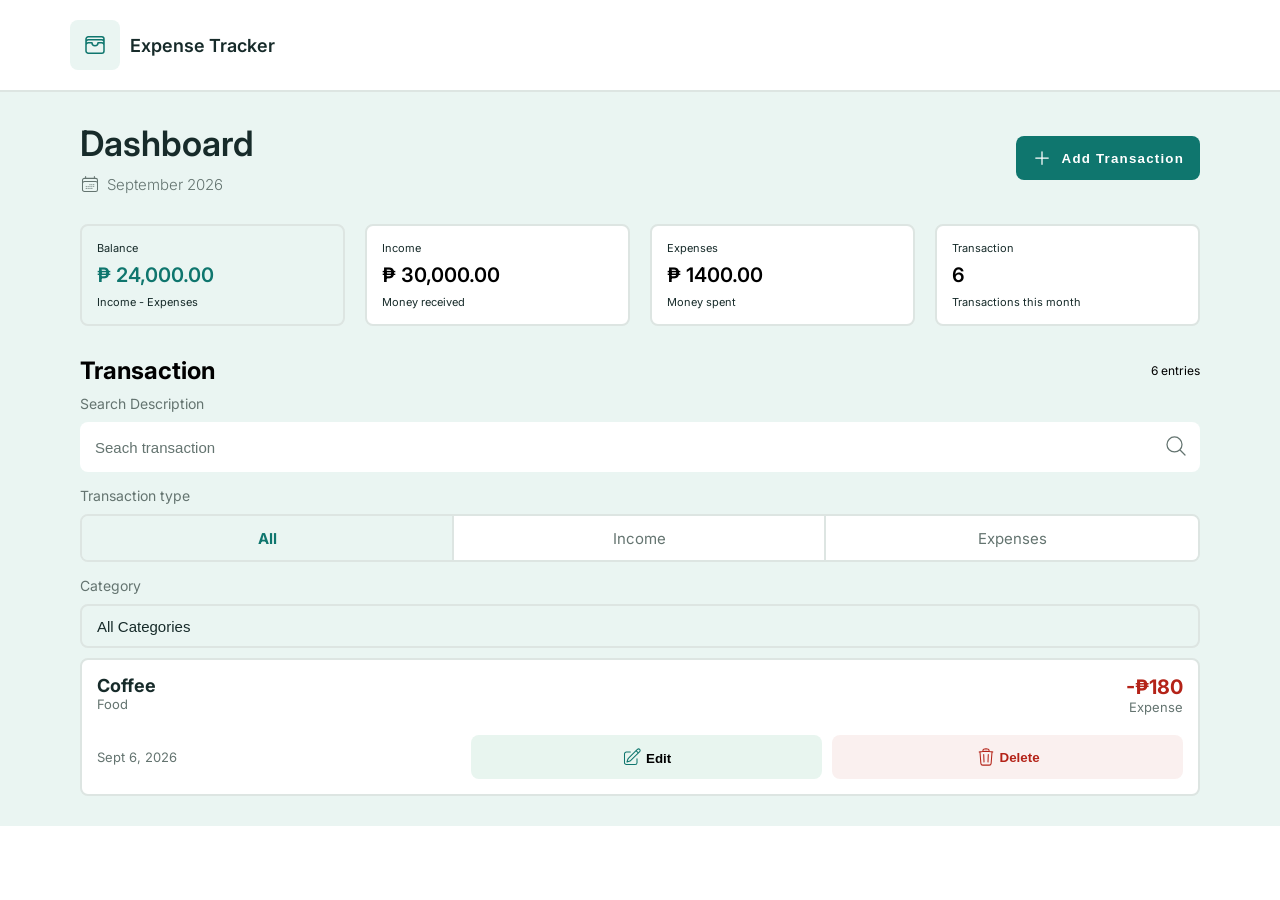
==== index.html @ b0724a41 "finished setUp on storing and retrieving data from the localStorage" ====
<!DOCTYPE html>
<html lang="en">
<head>
  <meta charset="UTF-8">
  <meta name="viewport" content="width=device-width, initial-scale=1.0">
  <link rel="preconnect" href="https://fonts.googleapis.com">
  <link rel="preconnect" href="https://fonts.gstatic.com" crossorigin>
  <link
    href="https://fonts.googleapis.com/css2?family=Inter:ital,opsz,wght@0,14..32,100..900;1,14..32,100..900&family=Roboto:ital,wght@0,100..900;1,100..900&display=swap"
    rel="stylesheet">
    <link rel="stylesheet" href="./css/style.css">
    <link rel="stylesheet" href="./css/modal.css">
    <link rel="stylesheet" href="./css/alert.css">
  <title>Expense Tracker</title>
</head> 
<body>
  <nav class="nav">
    <a href="/" class="logo">
      <div class="logo__mark">
        <img class="logo__icon" src="./assets/icons/wallet-icon.svg" alt="">
      </div>
      <span class="logo__name">Expense Tracker</span>
    </a>
  </nav>

  <main class="main">
    <div class="container">
      <section class="dashboard">
        <div class="dashboard__topBar">

            <div class="dashboard__header">
              <h1>Dashboard</h1>
              <div class="date">
                <img class="date__icon" src="./assets/icons/calendar-icon.svg" alt="">
                <span class="date__text">September 2026</span>
              </div>
            </div>

          <div class="add">
            <button class="add__button">
              <img src="./assets/icons/plus-icon.svg" alt="">
              Add Transaction
            </button>
          </div>

        </div>


        <div class="dashboard__info">
          <div class="box dashboard__balance">
            <p>Balance</p>
            <h3>&#8369; 24,000.00</h3>
            <p>Income - Expenses</p>
          </div>
          <div class="box dashboard__income">
            <p>Income</p>
            <h3>&#8369; 30,000.00</h3>
            <p>Money received</p>
          </div>
          <div class="box dashboard__expenses">
            <p>Expenses</p>
            <h3>&#8369; 1400.00</h3>
            <p>Money spent</p>
          </div>
          <div class="box dashboard__transaction">
            <p>Transaction</p>
            <h3>6</h3>
            <p>Transactions this month</p>
          </div>
        </div>
      </section>

      <div class="filters__container">
              <section class="transaction">
                <div class="transaction__header">
                  <h2>Transaction</h2>
                  <p>6 entries</p>
                </div>
              
                <div class="transaction__filter">
                  <p>Search Description</p>
                  <input type="text" placeholder="Seach transaction">
                  <img src="./assets/icons/search-icon.svg" alt="">
                </div>
              </section>
              
              <section class="classification">
                <fieldset class="filter">
                  <legend class="filter__label">Transaction type</legend>
              
                  <div class="segmented">
                    <div class="all_filter">
                      <input type="radio" name="transactionType" id="type-all" value="all" checked />
                      <label for="type-all">All</label>
                    </div>
              
                    <div class="income_filter">
                      <input type="radio" name="transactionType" id="type-income" value="income" />
                      <label for="type-income">Income</label>
                    </div>
              
                    <div class="expenses_filter">
                      <input type="radio" name="transactionType" id="type-expense" value="expense" />
                      <label for="type-expense">Expenses</label>
                    </div>
                  </div>
                </fieldset>
              </section>

              <section class="category">
              <label for="category__label">Category</label>
              <select class="category__select" id="category" name="category">
                <option value="">All Categories</option>
                <option value="food">Food</option>
                <option value="transport">Transport</option>
                <option value="bills">Bills</option>
              </select>
              </section>
      </div>

      <section class="transaction">
        <div class="transaction__container">
          <ul>
            <li class="transaction__item">

              <div class="transaction__info">
                <h4 class="transaction__title">Coffee</h4>
                <p class="transaction__category">Food</p>
              </div>
      
              <div class="transaction__price">
                <h5 class="transaction__amount">-&#8369;180</h5>
                <p class="transaction__category">Expense</p>
              </div>
      
              <div class="transaction__date">
                <p>Sept 6, 2026</p>
              </div>
      
              <div class="transaction__buttons">
                <button class="transaction__edit">
                  <img src="./assets/icons/edit-icon.svg" alt="">
                  <p>Edit</p>
                </button>
                <button class="transaction__delete">
                  <img src="./assets/icons/delete-icon.svg" alt="">
                  <p>Delete</p>
                </button>
              </div>
              
            </li>
          </ul>
      
        </div>
      </section>

      <div class="modal">
        <div class="modal__container">

          <div class="modal__title">
            <h5>Add transaction</h5>
            <div class="modal-close__icon">
                <img src="./assets/icons/close-icon.svg" alt="close modal">
            </div>
          </div>

          <div class="modal__filter">
            <fieldset class="modal__fieldset">
                  <legend class="filter__label">Transaction type</legend>

                  <div class="modal__filterbody">
                    <div class="expenses__option">
                      <input type="radio" name="modalTransaction" value="expense" id="modal-expenses"> 
                      <label class="expenses__label" for="modal-expenses">Expenses</label>
                    </div>

                    <div class="income__option">
                      <input type="radio" name="modalTransaction" value="income" id="modal-income">
                      <label class="income__label" for="modal-income">Income</label>
                    </div>

                  </div>
            </fieldset>
          </div>

          <div class="modal__fields">
            <div class="amount__field">
              <label>Amount</label>
              <input class="amount__input" type="number" placeholder="&#8369; 0.00">
            </div>
            
            <div class="category__field">
              <label>Category</label>
              <button type="button" class="dropdown__button">
                <p>Select Category</p>
                <img src="./assets/icons/dropdown-icon.svg" alt="">
              </button>
              <ul class="dropdown__options">
              </ul>

            </div>
          </div>

          <div class="modal__buttons">
            <button class="cancel__button">Cancel</button>
            <button class="submit__button">Add Transaction</button>
          </div>
        </div>
      </div>

      <div class="alert">
        <img src="" alt="success icon" class="alert__image">
        <p class="alert__text"></p>
      </div>
    </div>
  </main>

    <script src="script.js"></script>
</body>
</html>
---- css/style.css ----
/*Variables*/
:root{
  --primary: #0F766E;
  --primary-muted: #0c965a18;
  --canvas: #F6F8F7;
  --surface: #FFFFFF;
  --text: #172B2A;
  --muted: #647470;
  --border: #DDE5E2;
  --tint: #EAF5F2;
  --income: #187044;
  --expense: #B42318;
  --expense-muted: #b4221811;
  --backdrop: #172B2A66;

  /*font sizes*/
  --smallest: 13px;
  --extra-small: 15px;
  --small: 18px;
  --medium: 20px;
  --large: 24px;
  --extra-large: 30px;
  --XX-large: 35px;
}
*{
  padding: 0;
  margin: 0;
  box-sizing: border-box;
}
/*Reset*/
body{
  background: var(--surface);
  font-family: "Inter", sans-serif;
}

ul, ol {
  list-style-type: none;
  text-decoration: none;
}

button{
  height: 44px;
  border: none;
  border-radius: 8px;
  gap: 10px;
  font-weight: 600;
}

/*Base Styles*/

/*Mobile Styles*/
.nav{
  position: sticky;
  top: 0;
  background: var(--surface);
  padding: 12px 25px;
  border-bottom: 2px solid var(--border);
}

.nav a{
  display: grid;
  grid-template-columns: auto 1fr;
  grid-template-rows: auto;
  gap: 10px;
  text-decoration: none;
  color: var(--text);
}

.logo__mark{
  display: flex;
  justify-content: center;
  align-items: center;
  height: 50px;
  width: 50px;
  background: var(--tint);
  border-radius: 8px;
}

.logo__icon{
  height: var(--large);
  width: var(--large);
  flex-shrink: 0;
}

.logo__name{
  display: flex;
  justify-content: start;
  align-items: center;
  font-size: var(--small);
  font-weight: 600;
}

/* main section of the website */
.dashboard{
  display: flex;
  flex-direction: column;
  gap: 30px;
}

.main{
  margin: 0 auto;
  background: var(--tint);
  padding: 20px 25px;
}
.dashboard__header{
  display: grid;
  gap: 10px;
}
.dashboard__header{
  grid-area: 'header';
}
.dashboard__header h1{
  margin: 0;
  font-size: var(--extra-large);
  font-weight: 600;
  color: var(--text);
}

.date{
  display: flex;
  justify-content: start;
  align-items: center;
  gap: 7px;
}

.date .date__icon{
  height: var(--medium);
  width: var(--medium);
}

.date .date__text{
  color: var(--muted);
  font-size: var(--extra-small);
  font-weight: 300;
}

.add{
  grid-area: 'add';
  display: flex;
  justify-content: center;
  align-items: center;
}

.add .add__button{
  width: 100%;
  display: flex;
  justify-content: center;
  align-items: center;
  background: #0F766E;
  color: var(--surface);
}

.add__button img{
    height: var(--medium);
    width: var(--medium);
}

.dashboard__topBar{
  display: grid;
  grid-column: auto;
  grid-row: auto auto;
  gap: 20px;
}

.dashboard__info{
  display: grid;
  grid-template-columns: 1fr 1fr;
  grid-template-rows: auto auto;
  gap: 20px;
}

.dashboard__info .box{
  display: flex;
  justify-content: center;
  align-items: start;
  flex-direction: column;
  gap: 8px;
  padding: 15px;
  border-radius: 8px;
  overflow-x: auto;
  border: 2px solid var(--border);
}

.dashboard__balance{
  background: var(--tint);
}

.dashboard__balance h3{
  color: var(--primary);
}

.dashboard__expenses, .dashboard__income,
.dashboard__transaction{
  background: var(--surface);
}

.box p{
  padding: 0;
  margin: 0;
  font-size: 11px;
  font-weight: 400;
  color: var(--text);
}

.box h3{
  padding: 0;
  margin: 0;
  font-size: var(--medium);
  font-weight: 600;
}

/* Transactions */
.transaction__header{
  display: flex;
  flex-direction: row;
  align-items: center;
  justify-content: space-between;
  margin: 30px 0 10px 0;
}

.transaction__header h2{
  font-size: var(--large);
  margin: 0;
}

.transaction__header p{
  font-size: 12px;
  margin: 0;
}

.transaction__filter{
  position: relative;
}

.transaction__filter input{
  width: 100%;
  box-sizing: border-box;
  height: 50px;
  border-radius: 8px;
  outline: none;
  border: none;
  padding: 0px 0px 0px 15px;
  font-size: var(--extra-small);
  color: var(--text);
}

.transaction__filter input:focus{
  outline: none;
}

.transaction__filter input::placeholder{
  color: var(--muted);
}

.transaction__filter img{
  height: var(--large);
  width: var(--large);
  position: absolute;
  right: 0px;
  top: 50%;
  transform: translate(-50%);
}

.transaction__filter p{
  margin-bottom: 10px;
  font-size: 14px;
  color: var(--muted);
}

.filter{
  border: none;
  padding: 0;
  margin: 15px 0 0 0;
}

.filter__label{
  margin-bottom: 10px;
  font-size: 14px;
  color: var(--muted);
}

.segmented{
  display: grid;
  grid-template-columns: repeat(3, minmax(50px, 1fr));
  border: 2px solid var(--border);
  border-radius: 8px;
  overflow: hidden;
}

.segmented div{
  height: 44px;
  display: flex;
  justify-content: center;
  align-items: center;
  font-size: var(--extra-small);
  background: var(--surface);
  color: var(--muted);
  transition: background 0.15s, color 0.15s;
}

.segmented div label{
    flex: 1;
    text-align: center;
    cursor: pointer;
        height: 100%;
          display: flex;
          justify-content: center;
          align-items: center;
}

.segmented div:has(input:checked) {
  background: var(--tint);
  color: var(--primary);
  font-weight: 700;
}

.all_filter, .income_filter{
  border-right: 2px solid var(--border);
}


.segmented div input{
  position: absolute;
  opacity: 0; 
  width: 1px;
  height: 1px;
  margin: -1px;
  overflow: hidden;
  clip: rect(0 0 0 0);
}

.category{
  display: flex;
  flex-direction: column;
  margin-top: 15px;
}

.category label{
  font-size: 14px;
  margin-bottom: 10px;
  color: var(--muted);
}

.category select{
  display: flex;
  justify-content: space-between;
  height: 44px;
  outline: none;
  border: none;
  border-radius: 8px;
  font-size: var(--extra-small);
  color: var(--text);
  padding: 0 15px;

  -webkit-appearance: none;
  -moz-appearance: none;
  appearance: none;
  background: url(./assets/icons/dropdown-icon.svg);
  background-repeat: no-repeat;
  background-position: right 15px center;
  background-size: var(--large);
  border: var(--border) 2px solid;
}


.category select option{
  background: var(--border);
  font-size: 12px;
}

.category select option:hover,
.category select option:focus,
.category select option:checked {
  background-color: #e6f2ef;
  color: #0f766e;
}

.transaction__info{
  grid-area: info;
}

.transaction__info .transaction__title{
  font-size: var(--small);
  color: var(--text);
}

.transaction__category {
  font-size: var(--smallest);
  color: #647470;
  font-weight: 400;
}

.transaction__price {
  grid-area: price;
  display: flex;
  flex-direction: column;
  justify-content: center;
  align-items: end;
}

.transaction__price .transaction__amount{
  color: var(--expense);
  font-size: var(--medium);
}

.transaction__date {
  grid-area: date;
  display: flex;
  align-items: center;
  justify-content: start;
}

.transaction__date p{
  font-size: var(--smallest);
  color: var(--muted);
  font-weight: 400;
}

.transaction__buttons {
  grid-area: buttons;
  display: flex;
  justify-content: space-evenly;
  gap: 10px;
}

.transaction__buttons button{
  width: 100%;
  display: flex;
  justify-content: center;
  align-items: center;
  gap: 4px;
  font-weight: 600;
}
.transaction__edit{
  background: var(--primary-muted);
}

.transaction__edit img{
  height: 20px;
}

.transaction__edit p{
  margin-top: 2px;
}

.transaction__delete{
  background: var(--expense-muted);
}


.transaction__delete img {
  height: 20px;
}

.transaction__delete p {
  margin-top: 0;
  color: var(--expense);
}

.transaction__item{
  background: var(--surface);
  border: none;
  border-radius: 8px;
  padding: 15px;
  margin-top: 10px;
  display: grid;
  grid-template-areas: 
  "info price price"
  "date buttons buttons";
  row-gap: 20px;
  border: 2px solid var(--border);
}


/*Small tablets*/
@media screen and (min-width: 620px) {
  
}

/*Large Tablets and laptop*/
@media screen and (min-width: 960px) {
  .dashboard__topBar {
    grid-template-areas: 'add header';
  }

  .dashboard__info {
    display: grid;
    grid-template-columns: 1fr 1fr 1fr 1fr;
    grid-template-rows: auto;
    gap: 20px;
  }

  .nav{
    padding: 20px 70px;
  }
  
  .main{
    padding: 30px 80px;
  }

  .dashboard__header h1 {
    font-size: var(--XX-large);
  }

  .add{
    justify-content: end;
  }

  .add .add__button {
    width: auto;
    padding: 0 16px;
    letter-spacing: 0.09em;
    font-weight: 600;
  }
}


/*Desktop*/
@media screen and (min-width: 1200px) {

}
---- css/modal.css ----
.modal{
  position: fixed;
  inset: 0;
  height: 100%;
  width: 100%;
  background: rgba(0, 0, 0, 0.175);
  display: none;
  justify-content: center;
  align-items: center;
}

.modal__container{
  width: 90%;
    padding: 20px;
    border-radius: 8px;
  background: var(--surface);
}

.modal__title{
  display: flex;
  justify-content: space-between;
  align-items: center;
}

.modal__title h5{
  font-size: var(--small);
}

.modal__title .modal-close__icon{
  width: 44px;
  height: 43px;
}

.modal__filter fieldset{
  outline: none;
  border: none;
  padding: 0;
  margin: 0;
}

.modal__filterbody{
  display: grid;
  grid-template-columns: repeat(2, minmax(50px, 1fr));
  border: 2px solid var(--border);
    border-radius: 8px;
    overflow: hidden;
    font-size: var(--extra-small);
}

.modal__filterbody div{
  display: flex;
  height: 44px;
  align-items: center;
  justify-content: center;
  background: var(--surface);
  color: var(--muted);
  transition: background 0.15s, color 0.15s;
}

.modal__filter input{
position: absolute;
  /*    opacity: 0;
    width: 1px;
    height: 1px;
    margin: -1px;
    overflow: hidden; */
    clip: rect(0 0 0 0);
}

.modal__filterbody div label{
    flex: 1;
    text-align: center;
    cursor: pointer;
    height: 100%;
    display: flex;
    justify-content: center;
    align-items: center;
}

.modal__filterbody .expenses__option{
  border-right: 2px solid var(--border);
}

.modal__filterbody div:has(input:checked){
    background: var(--tint);
      color: var(--primary);
      font-weight: 700;
}

.amount__field{
  display: flex;
  flex-direction: column;
  margin: 10px 0;
}

.amount__field input{
  height: 44px;
  border: 1px solid var(--border);
  border-radius: 8px;
  padding: 0 15px;
  margin: 10px 0 0 0;
}

.category__field{
  position: relative;
}

.dropdown__button{
  width: 100%;
  border-radius: 0;
  border-start-end-radius: 8px;
  border-start-start-radius: 8px;
  background: var(--surface);
    border: 1px solid var(--border);
  font-weight: 400;
  color: var(--muted);
  display: flex;
  justify-content: space-between;
  align-items: center;
  padding: 0 15px;
  margin: 10px 0px;
  }

  .dropdown__button img{
    width: 25px;
    height: 25px;
  }

.dropdown__options{
  border-end-end-radius: 8px;
  border-end-start-radius: 8px;
  overflow: hidden;
      position: absolute;
        top: calc(100%);
        left: 0;
        width: 100%;
      transform: translateY(-8px);
      opacity: 0;
      visibility: hidden;

    transition:
        opacity 200ms ease,
        transform 200ms ease,
        visibility 200ms ease;
}


.dropdown__options.active {
  opacity: 1;
  visibility: visible;
  transform: translateY(0);
}

.dropdown__options li button{
  width: 100%;
  border-radius: 0;
  font-weight: 400;
  color: var(--muted);
  display: flex;
  padding: 0 15px;
  justify-content: start;
  align-items: center;
  background-color: var(--surface);
}

.modal__buttons{
  margin-top: 20px;
  display: flex;
  justify-content: center;
  align-items: center;
  gap: 10px;
}

.modal__buttons button{
  width: 50%;
}

.modal__buttons .submit__button{
  color: var(--surface);
  background: var(--primary);
}

.modal__buttons .cancel__button{
  background: none;
  border: 2px solid var(--border);
}
---- css/alert.css ----
.alert{
  background: var(--surface);
  display: none;
  justify-content: center;
  align-items: center;
  padding: 15px 20px;
  gap: 10px;
  border-radius: 8px;
  position: absolute;
  top: 50%;
  left: 50%;
  transform: translate(-50%, -50%);
}

.alert__active{
  display: flex;
}

.alert img{
  height: 30px;
  width: 30px;
}

.alert p{
  font-size: 14px;
  font-weight: 600;
  color: var(--primary);
  display: flex;
  text-align: center;
}
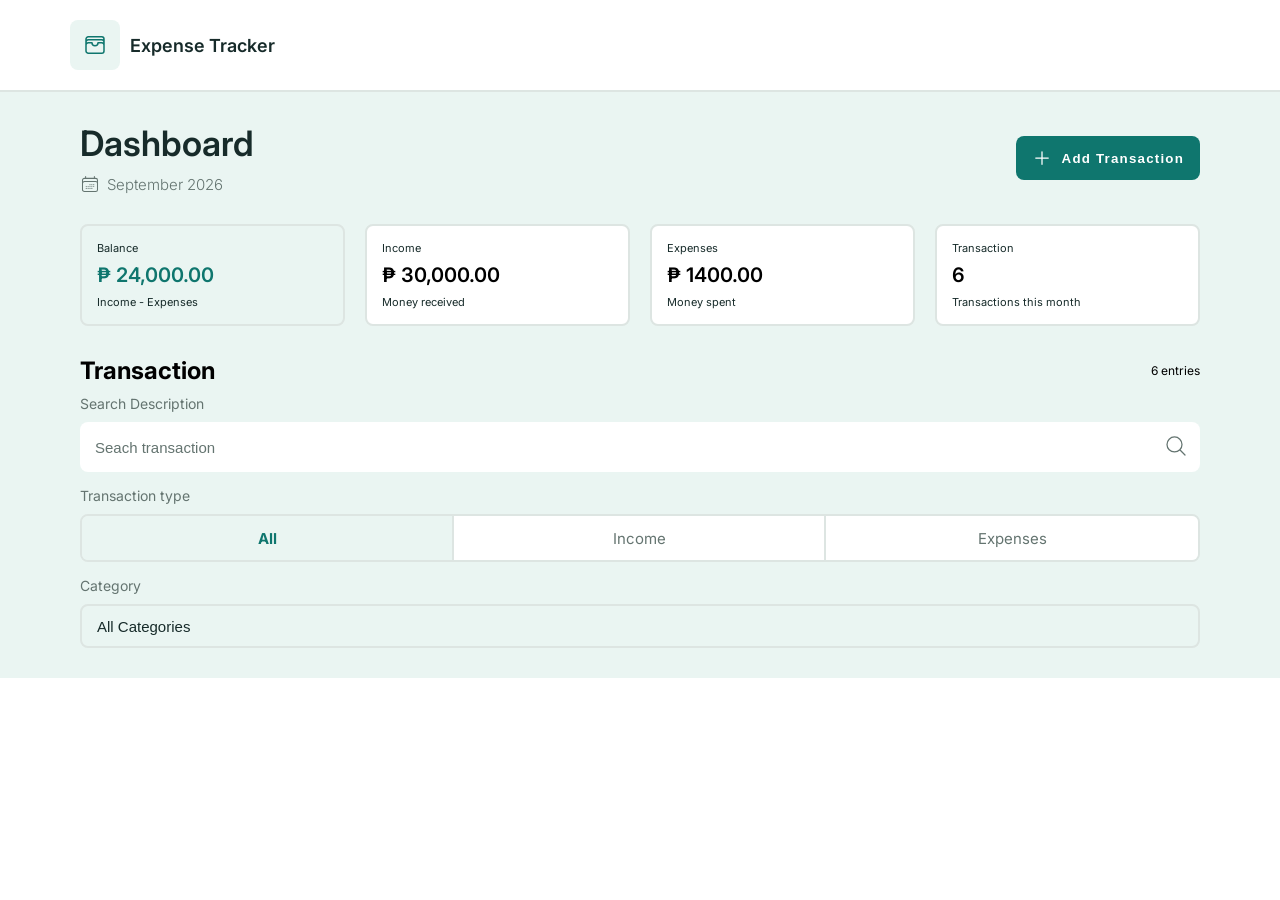
==== commit ca7458c7: "finished adding to transaction list function after getting data from local host" ====
--- a/index.html
+++ b/index.html
@@ -184,6 +184,12 @@
           </div>
 
           <div class="modal__fields">
+
+            <div class="name__field">
+              <label>Title</label>
+              <input class="name__input" type="text" placeholder="Popcorn">
+            </div>
+
             <div class="amount__field">
               <label>Amount</label>
               <input class="amount__input" type="number" placeholder="&#8369; 0.00">
--- a/css/modal.css
+++ b/css/modal.css
@@ -94,6 +94,20 @@
 }
 
 .amount__field input{
+  height: 44px;
+  border: 1px solid var(--border);
+  border-radius: 8px;
+  padding: 0 15px;
+  margin: 10px 0 0 0;
+}
+
+.name__field {
+  display: flex;
+  flex-direction: column;
+  margin: 10px 0;
+}
+
+.name__field input {
   height: 44px;
   border: 1px solid var(--border);
   border-radius: 8px;
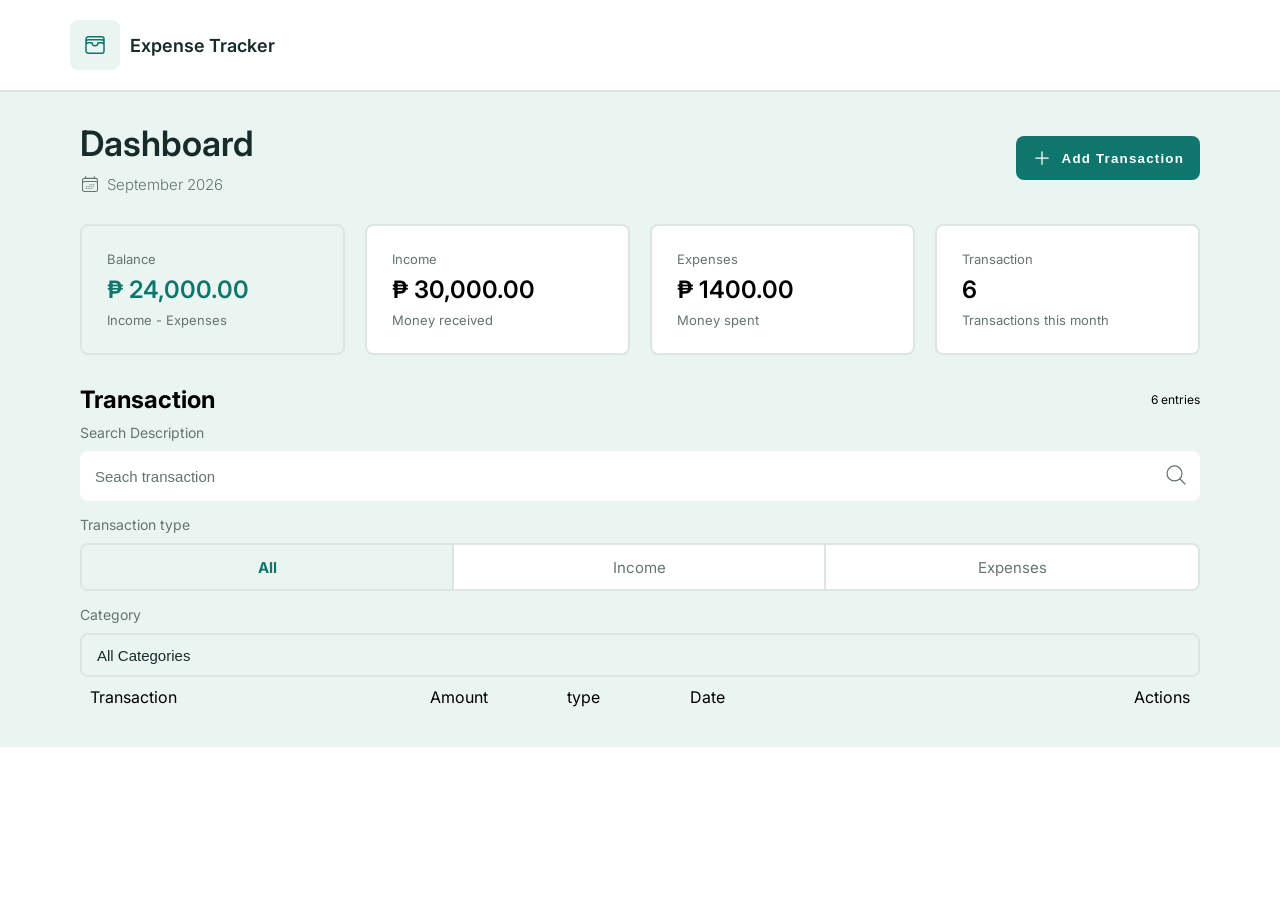
==== commit 799b454d: "fixing the card layout into table on desktop" ====
--- a/index.html
+++ b/index.html
@@ -120,34 +120,57 @@
 
       <section class="transaction">
         <div class="transaction__container">
+                <div class="list__header">
+                  <div class="list__info--header">
+                    <div>
+                    <p>Transaction</p>
+                    </div>
+                    <div class="inner__info--header">
+                      <p>Amount</p>
+                      <p>type</p>
+                    </div>
+                  </div>
+
+                  <div class="list__actions--header">
+                    <p>Date</p>
+                    <div>
+                    <p>Actions</p>
+                    </div>
+                  </div>
+                </div>
           <ul>
             <li class="transaction__item">
 
-              <div class="transaction__info">
-                <h4 class="transaction__title">Coffee</h4>
-                <p class="transaction__category">Food</p>
+              <div class="transaction__top">
+                <div class="transaction__info">
+                  <h4 class="transaction__title">Coffee</h4>
+                  <p class="transaction__category">Food</p>
+                </div>
+                
+                <div class="transaction__price">
+                  <h5 class="transaction__amount">-&#8369;180</h5>
+                  <p class="transaction__category">Expense</p>
+                </div>
               </div>
-      
-              <div class="transaction__price">
-                <h5 class="transaction__amount">-&#8369;180</h5>
-                <p class="transaction__category">Expense</p>
+
+              
+              <div class="transaction__bottom">
+                <div class="transaction__date">
+                  <p>Sept 6, 2026</p>
+                </div>
+                
+                <div class="transaction__buttons">
+                  <button class="transaction__edit">
+                    <img src="./assets/icons/edit-icon.svg" alt="">
+                    <p>Edit</p>
+                  </button>
+                  <button class="transaction__delete">
+                    <img src="./assets/icons/delete-icon.svg" alt="">
+                    <p>Delete</p>
+                  </button>
+                </div>
               </div>
-      
-              <div class="transaction__date">
-                <p>Sept 6, 2026</p>
-              </div>
-      
-              <div class="transaction__buttons">
-                <button class="transaction__edit">
-                  <img src="./assets/icons/edit-icon.svg" alt="">
-                  <p>Edit</p>
-                </button>
-                <button class="transaction__delete">
-                  <img src="./assets/icons/delete-icon.svg" alt="">
-                  <p>Delete</p>
-                </button>
-              </div>
-              
+
             </li>
           </ul>
       
@@ -202,6 +225,7 @@
                 <img src="./assets/icons/dropdown-icon.svg" alt="">
               </button>
               <ul class="dropdown__options">
+
               </ul>
 
             </div>
--- a/css/style.css
+++ b/css/style.css
@@ -55,6 +55,7 @@
   background: var(--surface);
   padding: 12px 25px;
   border-bottom: 2px solid var(--border);
+  z-index: 99;
 }
 
 .nav a{
@@ -375,11 +376,12 @@
   color: #0f766e;
 }
 
-.transaction__info{
-  grid-area: info;
-}
-
-.transaction__info .transaction__title{
+
+.transaction__title{
+    display: -webkit-box;
+      -webkit-box-orient: vertical;
+      -webkit-line-clamp: 2;
+      overflow: hidden;
   font-size: var(--small);
   color: var(--text);
 }
@@ -391,23 +393,22 @@
 }
 
 .transaction__price {
-  grid-area: price;
   display: flex;
   flex-direction: column;
   justify-content: center;
   align-items: end;
 }
 
-.transaction__price .transaction__amount{
+.transaction__amount{
   color: var(--expense);
   font-size: var(--medium);
 }
 
 .transaction__date {
-  grid-area: date;
   display: flex;
   align-items: center;
   justify-content: start;
+  margin: 10px 0;
 }
 
 .transaction__date p{
@@ -417,7 +418,6 @@
 }
 
 .transaction__buttons {
-  grid-area: buttons;
   display: flex;
   justify-content: space-evenly;
   gap: 10px;
@@ -452,29 +452,44 @@
   height: 20px;
 }
 
+.list__header{
+  display: none;
+}
 .transaction__delete p {
   margin-top: 0;
   color: var(--expense);
 }
 
-.transaction__item{
+.transaction__item {
   background: var(--surface);
-  border: none;
+  border: 2px solid var(--border);
   border-radius: 8px;
   padding: 15px;
   margin-top: 10px;
   display: grid;
-  grid-template-areas: 
-  "info price price"
-  "date buttons buttons";
-  row-gap: 20px;
-  border: 2px solid var(--border);
+  grid-template-rows: auto auto;
+}
+
+.transaction__top{
+  display: grid;
+  grid-template-columns: 1fr auto;
+  gap: 50px;
+}
+
+.transaction__bottom{
+  display: grid;
+  grid-template-rows: auto 1fr;
 }
 
 
 /*Small tablets*/
 @media screen and (min-width: 620px) {
-  
+    .list__header {
+        display: grid;
+        grid-template-columns: 1fr 1fr;
+        padding: 10px;
+        gap: 50px;
+      }
 }
 
 /*Large Tablets and laptop*/
@@ -512,6 +527,76 @@
     letter-spacing: 0.09em;
     font-weight: 600;
   }
+
+  .dashboard__info .box{
+    padding: 25px;
+  }
+  .box h3{
+    font-size: var(--large);
+  }
+
+  .box p{
+    font-size: 13px;
+    color: var(--muted);
+  }
+
+  .transaction__item{
+    grid-template-columns: 1fr 500px;
+    column-gap: 50px;
+    padding: 20px 20px;
+  }
+
+  .transaction__info{
+    display: flex;
+    justify-content: center;
+    align-items: start;
+    flex-direction: column;
+  }
+
+  .transaction__bottom{
+    grid-template-columns: auto auto;
+    column-gap: 50px;
+  }
+
+  .transaction__buttons button{
+    padding: 15px 25px;
+  }
+
+  .transaction__top{
+    display: grid;
+    grid-template-columns: 1fr 1fr;
+  }
+
+
+  .transaction__price{
+    flex-direction: row;
+    justify-content: space-around;
+    align-items: center;
+  }
+
+  .list__header{
+    display: grid;
+    grid-template-columns: 1fr 500px;
+    padding: 10px;
+    gap: 50px;
+  }
+
+  .list__info--header{
+    display: grid;
+    grid-template-columns: 1fr 1fr;
+    gap: 50px;
+  }
+
+  .list__actions--header{
+        display: flex;
+        justify-content: space-between;
+        align-items: center;
+  }
+
+  .inner__info--header{
+    display: flex;
+    justify-content: space-around;
+  }
 }
 
 
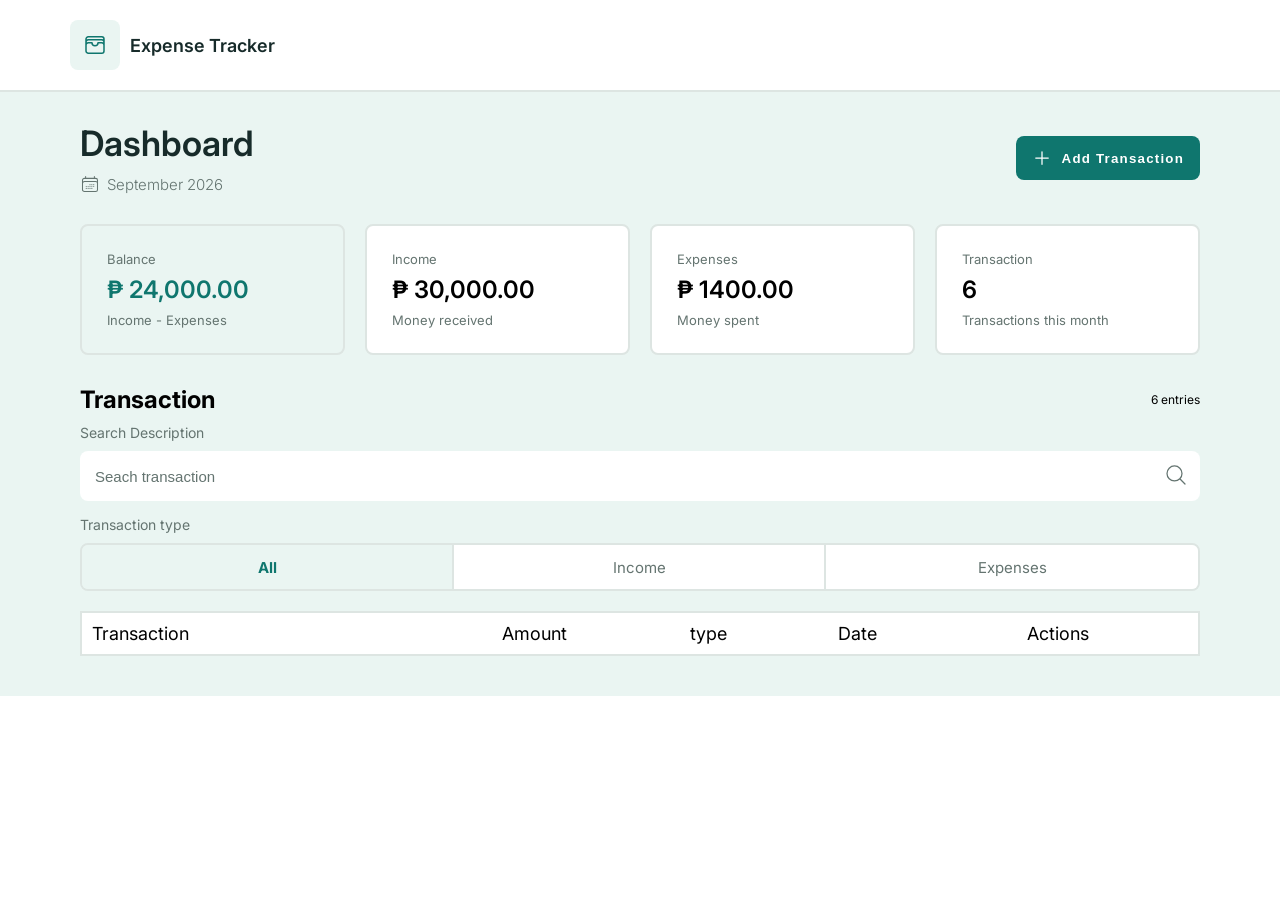
==== commit ca0d52c4: "prepare for the edit button item by adding id atribute to the data using crypto.randomUUID()," ====
--- a/index.html
+++ b/index.html
@@ -107,15 +107,7 @@
                 </fieldset>
               </section>
 
-              <section class="category">
-              <label for="category__label">Category</label>
-              <select class="category__select" id="category" name="category">
-                <option value="">All Categories</option>
-                <option value="food">Food</option>
-                <option value="transport">Transport</option>
-                <option value="bills">Bills</option>
-              </select>
-              </section>
+
       </div>
 
       <section class="transaction">
--- a/css/style.css
+++ b/css/style.css
@@ -330,53 +330,6 @@
   clip: rect(0 0 0 0);
 }
 
-.category{
-  display: flex;
-  flex-direction: column;
-  margin-top: 15px;
-}
-
-.category label{
-  font-size: 14px;
-  margin-bottom: 10px;
-  color: var(--muted);
-}
-
-.category select{
-  display: flex;
-  justify-content: space-between;
-  height: 44px;
-  outline: none;
-  border: none;
-  border-radius: 8px;
-  font-size: var(--extra-small);
-  color: var(--text);
-  padding: 0 15px;
-
-  -webkit-appearance: none;
-  -moz-appearance: none;
-  appearance: none;
-  background: url(./assets/icons/dropdown-icon.svg);
-  background-repeat: no-repeat;
-  background-position: right 15px center;
-  background-size: var(--large);
-  border: var(--border) 2px solid;
-}
-
-
-.category select option{
-  background: var(--border);
-  font-size: 12px;
-}
-
-.category select option:hover,
-.category select option:focus,
-.category select option:checked {
-  background-color: #e6f2ef;
-  color: #0f766e;
-}
-
-
 .transaction__title{
     display: -webkit-box;
       -webkit-box-orient: vertical;
@@ -396,6 +349,7 @@
   display: flex;
   flex-direction: column;
   justify-content: center;
+
   align-items: end;
 }
 
@@ -479,17 +433,13 @@
 .transaction__bottom{
   display: grid;
   grid-template-rows: auto 1fr;
+  align-items: center;
 }
 
 
 /*Small tablets*/
 @media screen and (min-width: 620px) {
-    .list__header {
-        display: grid;
-        grid-template-columns: 1fr 1fr;
-        padding: 10px;
-        gap: 50px;
-      }
+
 }
 
 /*Large Tablets and laptop*/
@@ -498,6 +448,12 @@
     grid-template-areas: 'add header';
   }
 
+            .list__header {
+              display: grid;
+              grid-template-columns: 1fr 1fr;
+              padding: 10px;
+              gap: 25px;
+            }
   .dashboard__info {
     display: grid;
     grid-template-columns: 1fr 1fr 1fr 1fr;
@@ -539,11 +495,17 @@
     font-size: 13px;
     color: var(--muted);
   }
+  
+  .transaction__date{
+    justify-content: end;
+  }
 
   .transaction__item{
-    grid-template-columns: 1fr 500px;
+    grid-template-columns: 1fr 350px;
     column-gap: 50px;
     padding: 20px 20px;
+    margin: 0;
+    border-radius: 0;
   }
 
   .transaction__info{
@@ -555,6 +517,7 @@
 
   .transaction__bottom{
     grid-template-columns: auto auto;
+    grid-template-rows: auto;
     column-gap: 50px;
   }
 
@@ -570,27 +533,37 @@
 
   .transaction__price{
     flex-direction: row;
-    justify-content: space-around;
+    justify-content: space-between;
     align-items: center;
   }
 
   .list__header{
     display: grid;
-    grid-template-columns: 1fr 500px;
+    grid-template-columns: 1fr 350px;
     padding: 10px;
     gap: 50px;
+    border: 2px solid var(--border);
+    margin-top: 20px;
+    margin-bottom: 10px;
+    background: var(--surface);
+    font-size: var(--small);
   }
 
   .list__info--header{
     display: grid;
     grid-template-columns: 1fr 1fr;
-    gap: 50px;
   }
 
   .list__actions--header{
         display: flex;
         justify-content: space-between;
         align-items: center;
+        gap: 50px;
+  }
+  .list__actions--header div{
+    display: flex;
+    justify-content: center;
+    width: 100%;
   }
 
   .inner__info--header{
@@ -603,4 +576,13 @@
 /*Desktop*/
 @media screen and (min-width: 1200px) {
 
-}
+      .transaction__price {
+          flex-direction: row;
+          justify-content: space-around;
+          align-items: center;
+        }
+      .inner__info--header {
+          display: flex;
+          justify-content: space-around;
+        }
+}
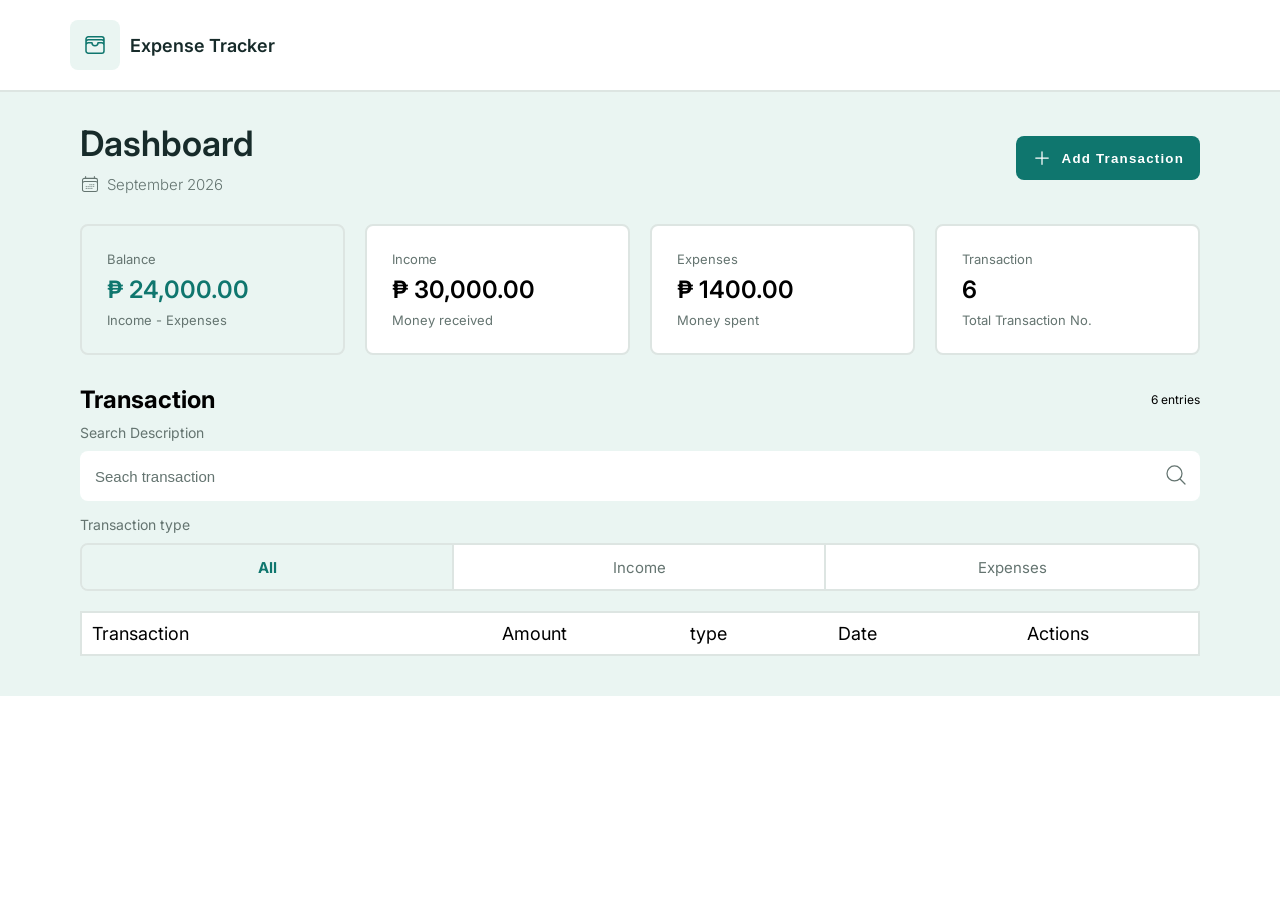
==== commit de295927: "pre-filled edit modal fields with selected item data" ====
--- a/index.html
+++ b/index.html
@@ -65,7 +65,7 @@
           <div class="box dashboard__transaction">
             <p>Transaction</p>
             <h3>6</h3>
-            <p>Transactions this month</p>
+            <p>Total Transaction No.</p>
           </div>
         </div>
       </section>
--- a/css/style.css
+++ b/css/style.css
@@ -99,6 +99,7 @@
 }
 
 .main{
+  height: 100%;
   margin: 0 auto;
   background: var(--tint);
   padding: 20px 25px;
@@ -198,7 +199,7 @@
 .box p{
   padding: 0;
   margin: 0;
-  font-size: 11px;
+  font-size: 10px;
   font-weight: 400;
   color: var(--text);
 }
@@ -206,7 +207,7 @@
 .box h3{
   padding: 0;
   margin: 0;
-  font-size: var(--medium);
+  font-size: var(--small);
   font-weight: 600;
 }
 
